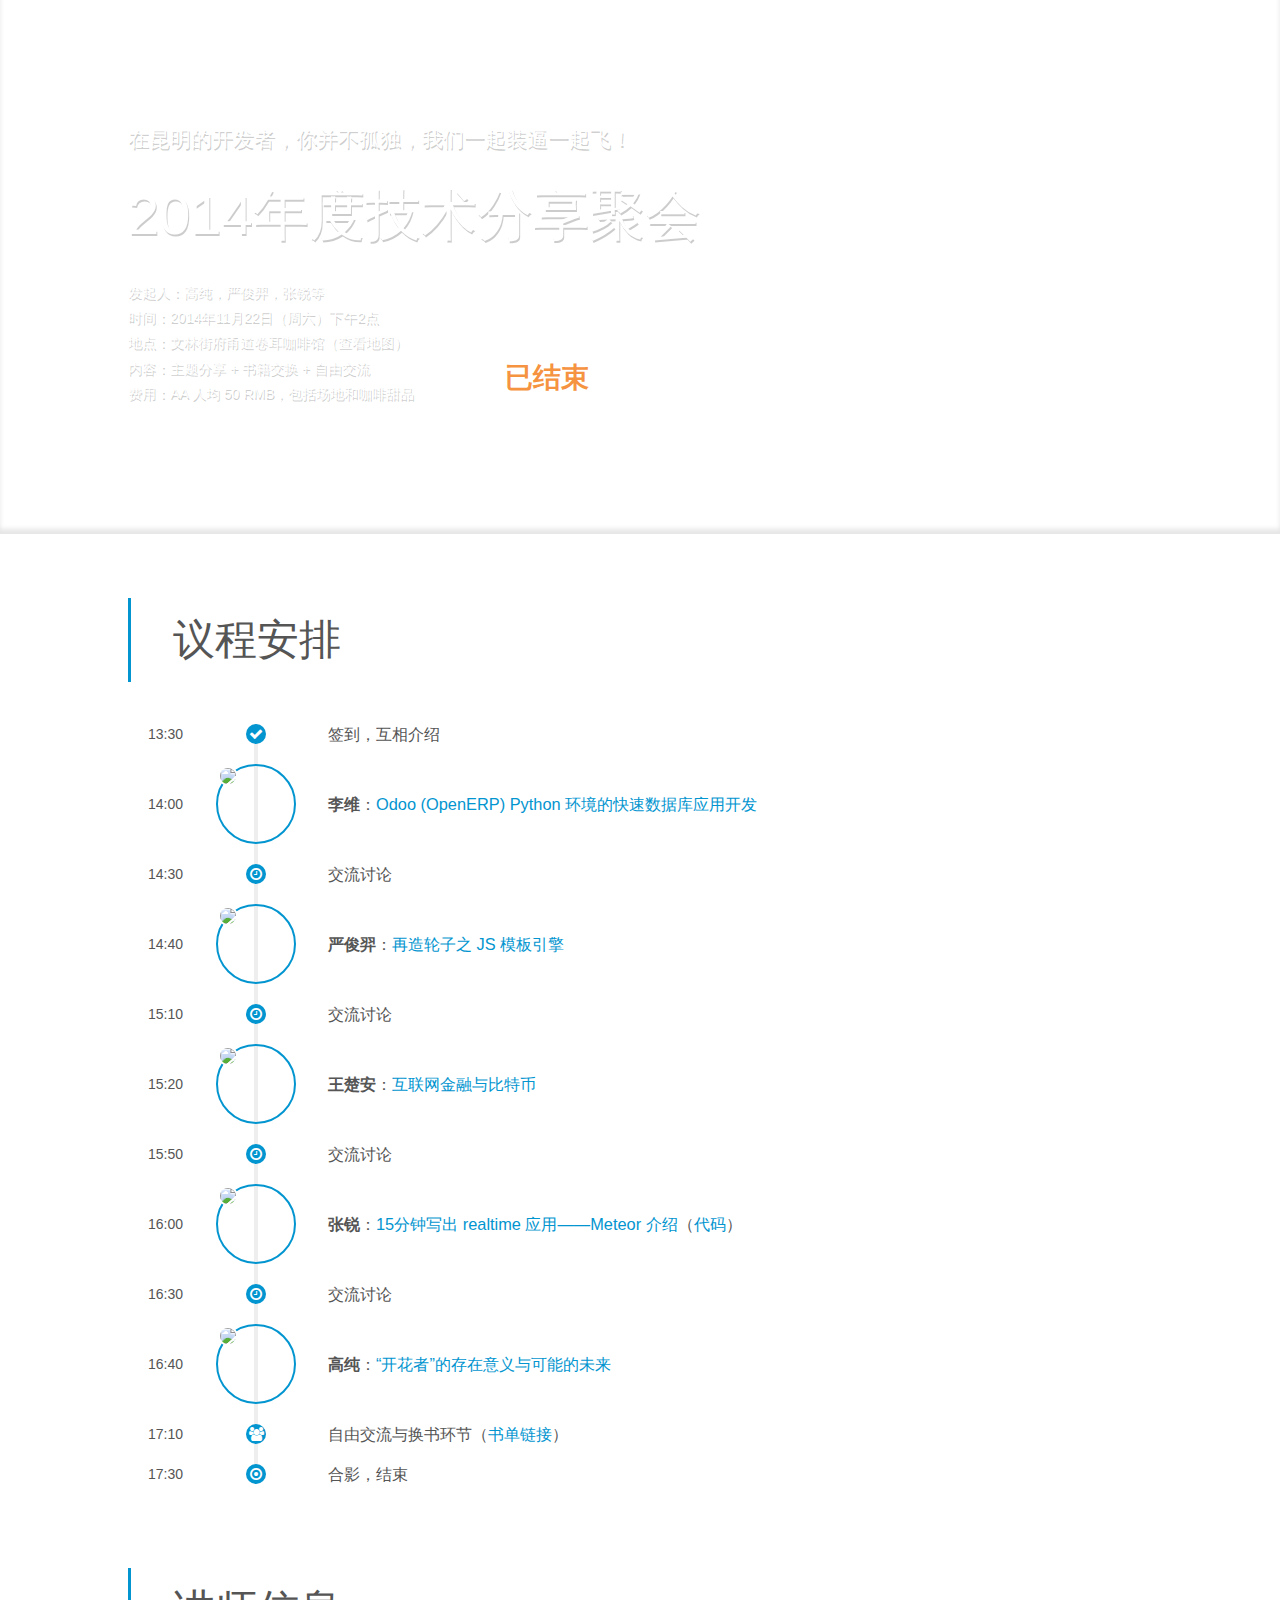
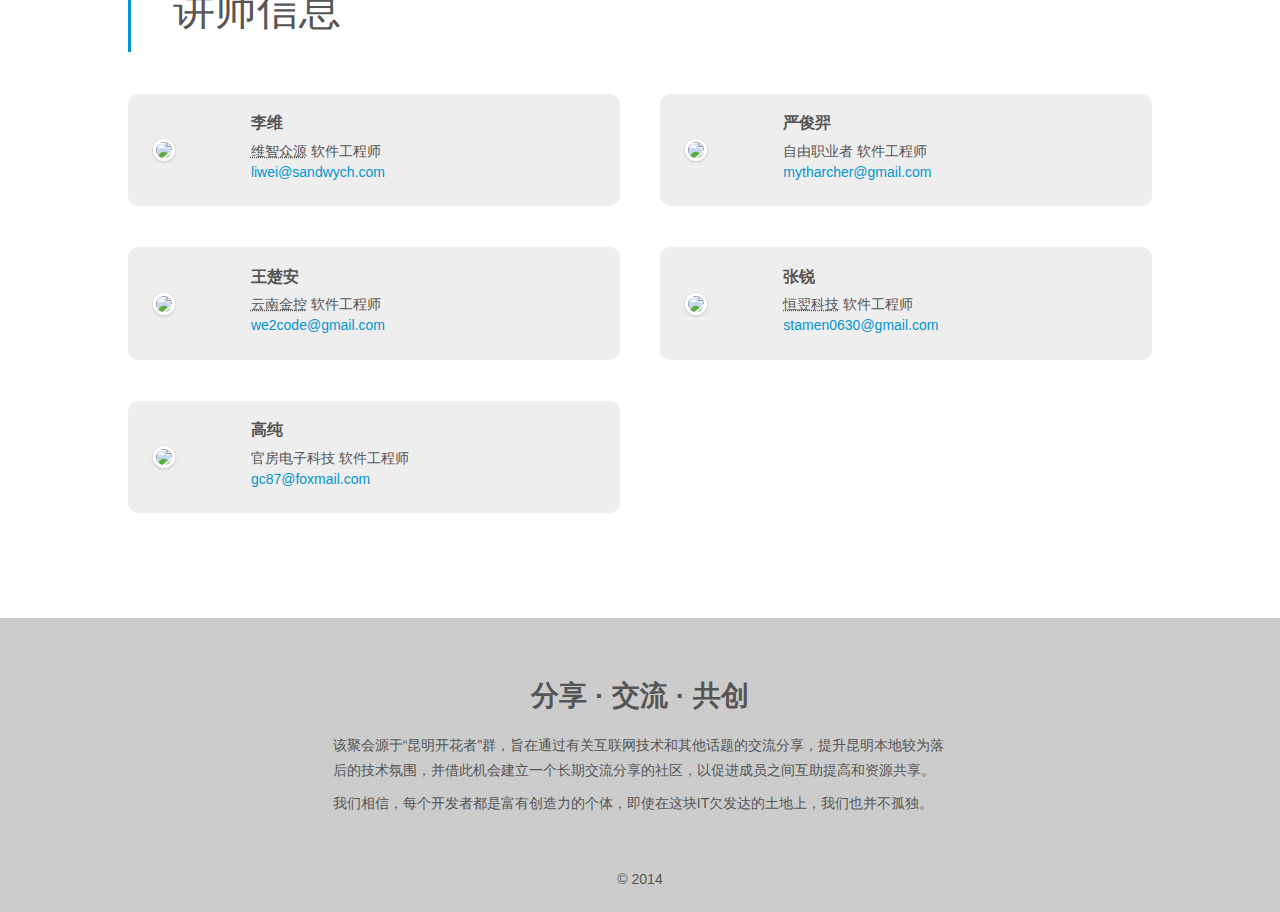
==== index.html @ 9e34927f "plans the folder" ====
<!DOCTYPE html>
<html>
<head>
<meta charset="UTF-8" />
<title>昆明开发者2014年度技术分享聚会</title>
<meta name="viewport" content="width=device-width, initial-scale=1, maximum-scale=1, user-scalable=no" />
<link rel="stylesheet" href="http://netdna.bootstrapcdn.com/font-awesome/4.2.0/css/font-awesome.css" />
</head>
<body>
<div id="act"></div>
<script src="https://code.jquery.com/jquery-1.11.2.min.js"></script>
<script src="assets/js/index.js"></script>
</body>
</html>
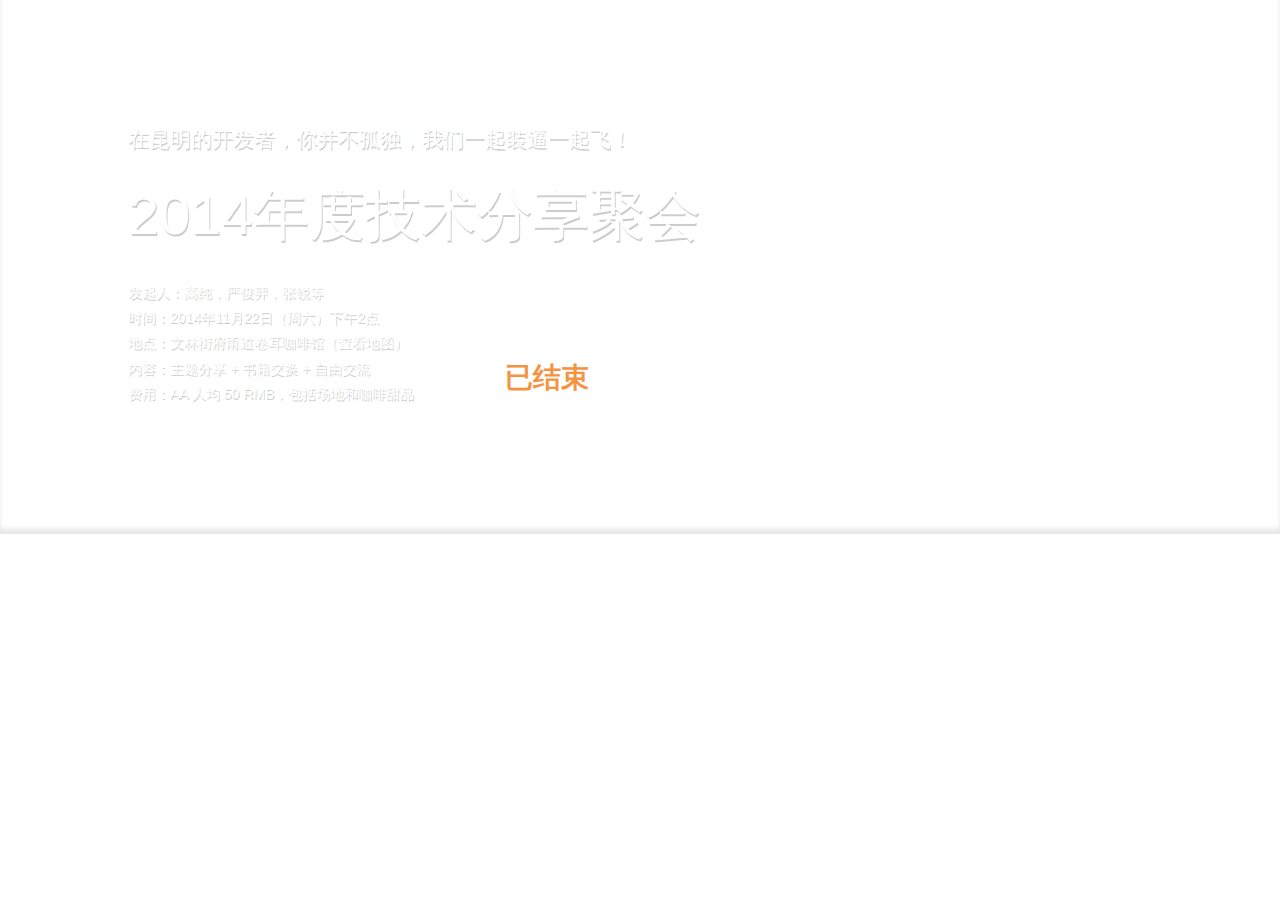
==== commit 2b436edd: "修改了index页include" ====
--- a/index.html
+++ b/index.html
@@ -2,13 +2,13 @@
 <html>
 <head>
 <meta charset="UTF-8" />
-<title>昆明开发者2014年度技术分享聚会</title>
 <meta name="viewport" content="width=device-width, initial-scale=1, maximum-scale=1, user-scalable=no" />
 <link rel="stylesheet" href="http://netdna.bootstrapcdn.com/font-awesome/4.2.0/css/font-awesome.css" />
+<link rel="stylesheet" href="assets/css/meeting.css?v=1.2" />
 </head>
 <body>
 <div id="act"></div>
 <script src="https://code.jquery.com/jquery-1.11.2.min.js"></script>
-<script src="assets/js/index.js"></script>
+<script src="assets/js/index.js?v=1.1"></script>
 </body>
 </html>
--- a/assets/css/meeting.css
+++ b/assets/css/meeting.css
@@ -0,0 +1,354 @@
+*{
+    -webkit-box-sizing: border-box;
+    -moz-box-sizing: border-box;
+    box-sizing: border-box;
+
+    -webkit-text-size-adjust: none;
+}
+
+html,body{
+    margin: 0;
+    padding: 0;
+    border: none;
+    line-height: 1;
+    min-height:100%;
+    height: 100%;
+}
+body{
+    color: #555;
+    font-size: 14px;
+    font-family: "Microsoft YaHei","微软雅黑",Arial,Helvetica,sans-serif;
+}
+
+ul,ol,figure,form,dl,dt,dd{
+    margin: 0;
+    padding: 0;
+}
+img{
+    border: 0;
+    vertical-align: middle;
+}
+
+a{
+    color: #0395d0;
+    text-decoration: none;
+}
+a:hover{
+    text-decoration: underline;
+}
+
+.row{
+    position: relative;
+}
+.container{
+    position: relative;
+    width: 80%;
+    max-width: 1280px;
+    margin: auto;
+}
+.container:after{
+    content: "";
+    display: block;
+    clear: both;
+}
+
+header{
+    background: url(../img/header-bg.jpg) no-repeat center;
+    background-size: cover;
+    box-shadow: inset 0 -5px 5px rgba(0,0,0,.1);
+    color: #fff;
+    text-shadow: 1px 2px 0 rgba(0,0,0,.2);
+}
+header .container{
+    padding: 10% 25% 10% 0;
+    background: url(../img/rocket.png) no-repeat right center;
+}
+header h1{
+    font-size: 4em;
+    font-weight: normal;
+}
+header h2{
+    margin: 0;
+    font-weight: normal;
+}
+header dl{
+    display: inline-block;
+    width: 45%;
+    line-height: 1.8;
+}
+header dt{
+    float: left;
+}
+header form a{
+    color: #fff;
+}
+header form a.apply{
+    display: inline-block;
+    padding: .5em 2em;
+    background: #fff;
+    border-radius: 5px;
+    font-size: 2em;
+    font-weight: bold;
+    vertical-align: bottom;
+    text-shadow: none;
+    color: #f59340;
+}
+header form a.apply:hover{
+    text-decoration: none;
+}
+
+.flow .container{
+    padding: 5% 0;
+}
+.flow .timeline p,
+.flow .timeline h3{
+    margin: 0;
+    line-height: 40px;
+}
+
+.flow .timeline{
+    position: relative;
+    margin-left: 130px;
+    padding-left: 70px;
+}
+.flow .timeline:before{
+    content: "";
+    display: block;
+    position: absolute;
+    left: -4px;
+    height: 100%;
+    border-left: 4px solid #eee;
+}
+.flow .timeline ul.item-list{
+    position: relative;
+    list-style: none;
+}
+.flow .timeline li.item{
+    position: relative;
+    margin: 20px 0;
+}
+.flow .timeline li.topic{
+    min-height: 80px;
+}
+.flow .timeline li.item .meta{
+    position: absolute;
+    left: -180px;
+    width: 180px;
+    overflow: visible;
+}
+.flow .timeline li.item .meta i.fa{
+    position: absolute;
+    left: 98px;
+    width: 20px;
+    height: 20px;
+    line-height: 20px;
+    border-radius: 100%;
+    background: #0395d0;
+    color: #fff;
+    text-align: center;
+}
+.flow .timeline li.item .meta i.figure{
+    display: inline-block;
+    position: absolute;
+    left: 68px;
+    width: 80px;
+    height: 80px;
+    border: 2px solid #0395d0;
+    border-radius: 100%;
+}
+.flow .timeline li.item .meta i.figure img{
+    width: 100%;
+    padding: 2px;
+    border-radius: 100%;
+    background: #fff;
+}
+.flow .timeline li.item p.date{
+    position: absolute;
+    left: 0;
+    line-height: 20px;
+}
+.flow .timeline li.topic p.date{
+    line-height: 80px;
+}
+.flow .timeline li.item .content{
+    position: relative;
+    z-index: 1;
+}
+.flow .timeline li.item h3{
+    display: block;
+    height: 20px;
+    line-height: 20px;
+    margin-right: 10px;
+    font-weight: normal;
+}
+.flow .timeline li.topic h3{
+    line-height: 80px;
+}
+
+.flow h2,
+.speakers h2,
+#apply h2{
+    height: 2em;
+    line-height: 2em;
+    margin: 0 0 1em 0;
+    padding-left: 1em;
+    border-left: 3px solid #0395d0;
+    font-size: 3em;
+    font-weight: normal;
+}
+
+.speakers .container{
+    padding-bottom: 5%;
+}
+.speakers ul:after{
+    content: "";
+    display: block;
+    clear: both;
+}
+.speakers li{
+    list-style: none;
+    float: left;
+    position: relative;
+    width: 48%;
+    background: #eee;
+    border-radius: 10px;
+    margin-bottom: 4%;
+    padding: 2% 2% 2% 12%;
+}
+.speakers li:nth-child(odd){
+    margin-right: 4%;
+}
+.speakers figure{
+    position: absolute;
+    left: 5%;
+    top: 50%;
+    width: 15%;
+    transform: translateY(-50%);
+}
+.speakers figure img{
+    width: 100%;
+    border-radius: 100%;
+    border: 3px solid #fff;
+    box-shadow: 0 1px 3px rgba(0,0,0,.2);
+}
+.speakers figcaption{
+    margin-top: .5em;
+    text-align: center;
+}
+.speakers h3{
+    margin: 0 0 .8em 0;
+}
+.speakers p{
+    margin: .5em 0;
+}
+
+#apply .container{
+    padding: 1% 0 5% 0;
+}
+#apply h2{
+    float: left;
+    margin-right: 1em;
+}
+#apply h2+p{
+    margin-top: 1.5em;
+    line-height: 1.5em;
+    color: #999;
+}
+#apply h2+p b{
+    margin: 0 .2em;
+}
+
+footer{
+    background: #ccc;
+}
+footer .container{
+    padding: 5% 0 1% 0;
+}
+footer h2{
+    margin-top: 0;
+    text-align: center;
+    font-size: 2em;
+}
+footer p{
+    width: 60%;
+    margin: .5em auto;
+    line-height: 1.8;
+}
+footer .copyright{
+    margin-top: 5%;
+    text-align: center;
+}
+
+@media (max-width: 1024px) {
+    .container{
+        width: 90%;
+    }
+    header .container{
+        padding-right: 0;
+        padding-top: 50%;
+        background-position: top 20% center;
+        text-align: center;
+    }
+    header form dd{
+        text-align: left;
+    }
+}
+
+@media (max-width: 768px) {
+    header .container{
+        padding-top: 80%;
+        background-position: top 10% center;
+        background-size: 50%;
+        text-align: left;
+    }
+    header h1{
+        font-size: 2em;
+    }
+    header h2{
+        font-size: 1.2em;
+    }
+    header form dl{
+        width: 100%;
+        margin-bottom: 2em;
+    }
+    header form a.apply{
+        display: block;
+    }
+
+    .flow .timeline{
+        margin-left: 90px;
+        padding-left: 60px;
+    }
+    .flow .timeline li.item .meta{
+        left: -150px;
+        width: 150px;
+    }
+    .flow .timeline li.item .meta i.fa{
+        left: 78px;
+    }
+    .flow .timeline li.item .meta i.figure{
+        left: 48px;
+    }
+    .flow .timeline li.item h3{
+        line-height: 1.5em;
+        height: auto;
+    }
+
+    .speakers li{
+        float: none;
+        width: 100%;
+        margin-right: 0;
+        padding: 5% 5% 5% 30%;
+    }
+    .speakers figure{
+        width: 20%;
+    }
+
+    #apply h2{
+        float: none;
+    }
+
+    footer p{
+        width: 100%;
+    }
+}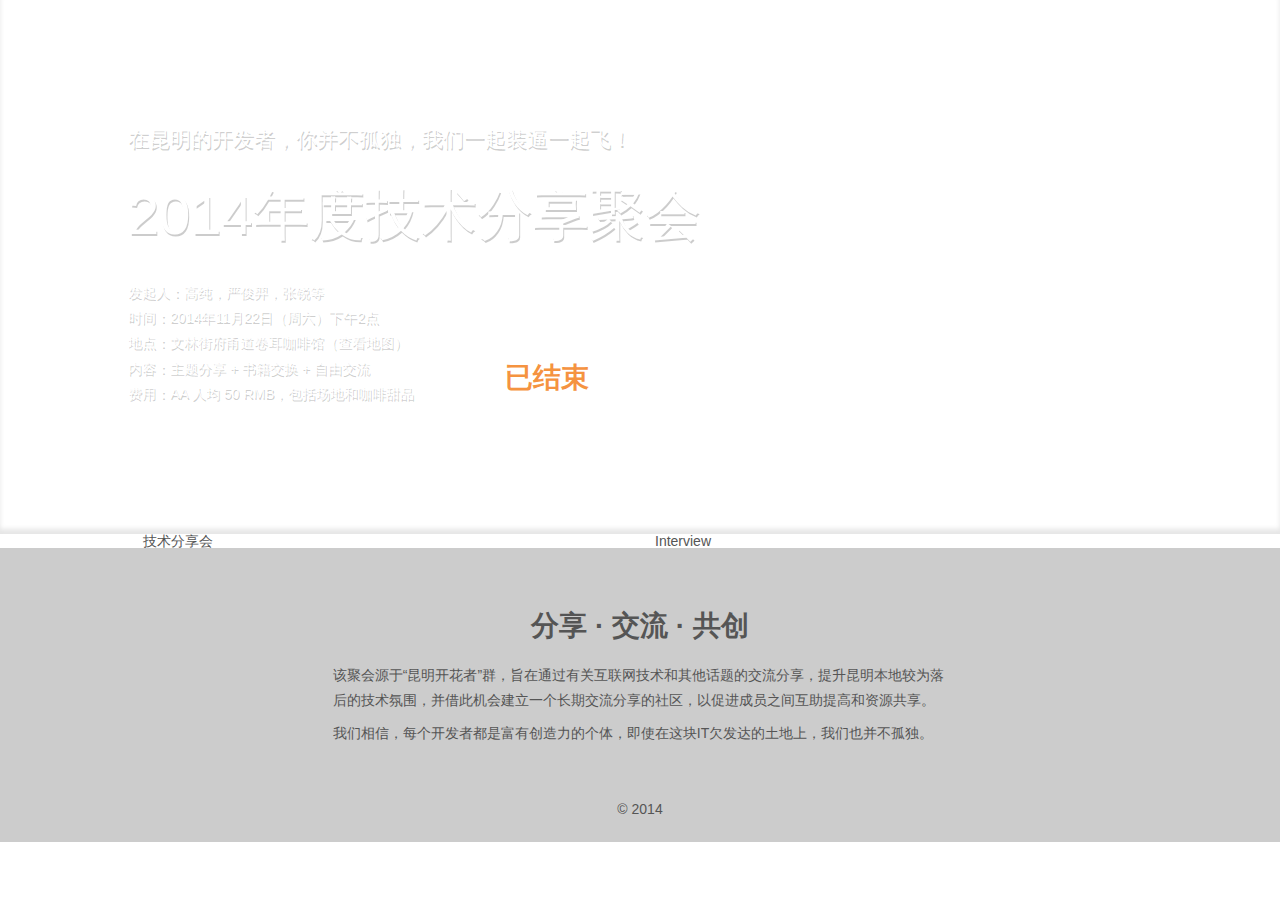
==== commit 7338ea1c: "footer 抓出来" ====
--- a/index.html
+++ b/index.html
@@ -4,10 +4,21 @@
 <meta charset="UTF-8" />
 <meta name="viewport" content="width=device-width, initial-scale=1, maximum-scale=1, user-scalable=no" />
 <link rel="stylesheet" href="http://netdna.bootstrapcdn.com/font-awesome/4.2.0/css/font-awesome.css" />
-<link rel="stylesheet" href="assets/css/meeting.css?v=1.2" />
+<link rel="stylesheet" href="assets/css/style.css?v=1.2" />
 </head>
 <body>
 <div id="act"></div>
+<div class="row">
+	<div class="container">
+		<div class="col-50">
+			<dt>技术分享会</dt>
+		</div>
+		<div class="col-50">
+			<dt>Interview</dt>
+		</div>
+	</div>
+</div>
+<div id="footer"></div>
 <script src="https://code.jquery.com/jquery-1.11.2.min.js"></script>
 <script src="assets/js/index.js?v=1.1"></script>
 </body>
--- a/assets/css/style.css
+++ b/assets/css/style.css
@@ -0,0 +1,360 @@
+*{
+    -webkit-box-sizing: border-box;
+    -moz-box-sizing: border-box;
+    box-sizing: border-box;
+
+    -webkit-text-size-adjust: none;
+}
+
+html,body{
+    margin: 0;
+    padding: 0;
+    border: none;
+    line-height: 1;
+    min-height:100%;
+    height: 100%;
+}
+body{
+    color: #555;
+    font-size: 14px;
+    font-family: "Microsoft YaHei","微软雅黑",Arial,Helvetica,sans-serif;
+}
+
+ul,ol,figure,form,dl,dt,dd{
+    margin: 0;
+    padding: 0;
+}
+img{
+    border: 0;
+    vertical-align: middle;
+}
+
+a{
+    color: #0395d0;
+    text-decoration: none;
+}
+a:hover{
+    text-decoration: underline;
+}
+
+.row{
+    position: relative;
+}
+.container{
+    position: relative;
+    width: 80%;
+    max-width: 1280px;
+    margin: auto;
+}
+.container:after{
+    content: "";
+    display: block;
+    clear: both;
+}
+
+.container .col-50 {
+    float: left;
+    width: 50%;
+    padding: 0px 15px;
+}
+
+header{
+    background: url(../img/header-bg.jpg) no-repeat center;
+    background-size: cover;
+    box-shadow: inset 0 -5px 5px rgba(0,0,0,.1);
+    color: #fff;
+    text-shadow: 1px 2px 0 rgba(0,0,0,.2);
+}
+header .container{
+    padding: 10% 25% 10% 0;
+    background: url(../img/rocket.png) no-repeat right center;
+}
+header h1{
+    font-size: 4em;
+    font-weight: normal;
+}
+header h2{
+    margin: 0;
+    font-weight: normal;
+}
+header dl{
+    display: inline-block;
+    width: 45%;
+    line-height: 1.8;
+}
+header dt{
+    float: left;
+}
+header form a{
+    color: #fff;
+}
+header form a.apply{
+    display: inline-block;
+    padding: .5em 2em;
+    background: #fff;
+    border-radius: 5px;
+    font-size: 2em;
+    font-weight: bold;
+    vertical-align: bottom;
+    text-shadow: none;
+    color: #f59340;
+}
+header form a.apply:hover{
+    text-decoration: none;
+}
+
+.flow .container{
+    padding: 5% 0;
+}
+.flow .timeline p,
+.flow .timeline h3{
+    margin: 0;
+    line-height: 40px;
+}
+
+.flow .timeline{
+    position: relative;
+    margin-left: 130px;
+    padding-left: 70px;
+}
+.flow .timeline:before{
+    content: "";
+    display: block;
+    position: absolute;
+    left: -4px;
+    height: 100%;
+    border-left: 4px solid #eee;
+}
+.flow .timeline ul.item-list{
+    position: relative;
+    list-style: none;
+}
+.flow .timeline li.item{
+    position: relative;
+    margin: 20px 0;
+}
+.flow .timeline li.topic{
+    min-height: 80px;
+}
+.flow .timeline li.item .meta{
+    position: absolute;
+    left: -180px;
+    width: 180px;
+    overflow: visible;
+}
+.flow .timeline li.item .meta i.fa{
+    position: absolute;
+    left: 98px;
+    width: 20px;
+    height: 20px;
+    line-height: 20px;
+    border-radius: 100%;
+    background: #0395d0;
+    color: #fff;
+    text-align: center;
+}
+.flow .timeline li.item .meta i.figure{
+    display: inline-block;
+    position: absolute;
+    left: 68px;
+    width: 80px;
+    height: 80px;
+    border: 2px solid #0395d0;
+    border-radius: 100%;
+}
+.flow .timeline li.item .meta i.figure img{
+    width: 100%;
+    padding: 2px;
+    border-radius: 100%;
+    background: #fff;
+}
+.flow .timeline li.item p.date{
+    position: absolute;
+    left: 0;
+    line-height: 20px;
+}
+.flow .timeline li.topic p.date{
+    line-height: 80px;
+}
+.flow .timeline li.item .content{
+    position: relative;
+    z-index: 1;
+}
+.flow .timeline li.item h3{
+    display: block;
+    height: 20px;
+    line-height: 20px;
+    margin-right: 10px;
+    font-weight: normal;
+}
+.flow .timeline li.topic h3{
+    line-height: 80px;
+}
+
+.flow h2,
+.speakers h2,
+#apply h2{
+    height: 2em;
+    line-height: 2em;
+    margin: 0 0 1em 0;
+    padding-left: 1em;
+    border-left: 3px solid #0395d0;
+    font-size: 3em;
+    font-weight: normal;
+}
+
+.speakers .container{
+    padding-bottom: 5%;
+}
+.speakers ul:after{
+    content: "";
+    display: block;
+    clear: both;
+}
+.speakers li{
+    list-style: none;
+    float: left;
+    position: relative;
+    width: 48%;
+    background: #eee;
+    border-radius: 10px;
+    margin-bottom: 4%;
+    padding: 2% 2% 2% 12%;
+}
+.speakers li:nth-child(odd){
+    margin-right: 4%;
+}
+.speakers figure{
+    position: absolute;
+    left: 5%;
+    top: 50%;
+    width: 15%;
+    transform: translateY(-50%);
+}
+.speakers figure img{
+    width: 100%;
+    border-radius: 100%;
+    border: 3px solid #fff;
+    box-shadow: 0 1px 3px rgba(0,0,0,.2);
+}
+.speakers figcaption{
+    margin-top: .5em;
+    text-align: center;
+}
+.speakers h3{
+    margin: 0 0 .8em 0;
+}
+.speakers p{
+    margin: .5em 0;
+}
+
+#apply .container{
+    padding: 1% 0 5% 0;
+}
+#apply h2{
+    float: left;
+    margin-right: 1em;
+}
+#apply h2+p{
+    margin-top: 1.5em;
+    line-height: 1.5em;
+    color: #999;
+}
+#apply h2+p b{
+    margin: 0 .2em;
+}
+
+footer{
+    background: #ccc;
+}
+footer .container{
+    padding: 5% 0 1% 0;
+}
+footer h2{
+    margin-top: 0;
+    text-align: center;
+    font-size: 2em;
+}
+footer p{
+    width: 60%;
+    margin: .5em auto;
+    line-height: 1.8;
+}
+footer .copyright{
+    margin-top: 5%;
+    text-align: center;
+}
+
+@media (max-width: 1024px) {
+    .container{
+        width: 90%;
+    }
+    header .container{
+        padding-right: 0;
+        padding-top: 50%;
+        background-position: top 20% center;
+        text-align: center;
+    }
+    header form dd{
+        text-align: left;
+    }
+}
+
+@media (max-width: 768px) {
+    header .container{
+        padding-top: 80%;
+        background-position: top 10% center;
+        background-size: 50%;
+        text-align: left;
+    }
+    header h1{
+        font-size: 2em;
+    }
+    header h2{
+        font-size: 1.2em;
+    }
+    header form dl{
+        width: 100%;
+        margin-bottom: 2em;
+    }
+    header form a.apply{
+        display: block;
+    }
+
+    .flow .timeline{
+        margin-left: 90px;
+        padding-left: 60px;
+    }
+    .flow .timeline li.item .meta{
+        left: -150px;
+        width: 150px;
+    }
+    .flow .timeline li.item .meta i.fa{
+        left: 78px;
+    }
+    .flow .timeline li.item .meta i.figure{
+        left: 48px;
+    }
+    .flow .timeline li.item h3{
+        line-height: 1.5em;
+        height: auto;
+    }
+
+    .speakers li{
+        float: none;
+        width: 100%;
+        margin-right: 0;
+        padding: 5% 5% 5% 30%;
+    }
+    .speakers figure{
+        width: 20%;
+    }
+
+    #apply h2{
+        float: none;
+    }
+
+    footer p{
+        width: 100%;
+    }
+}